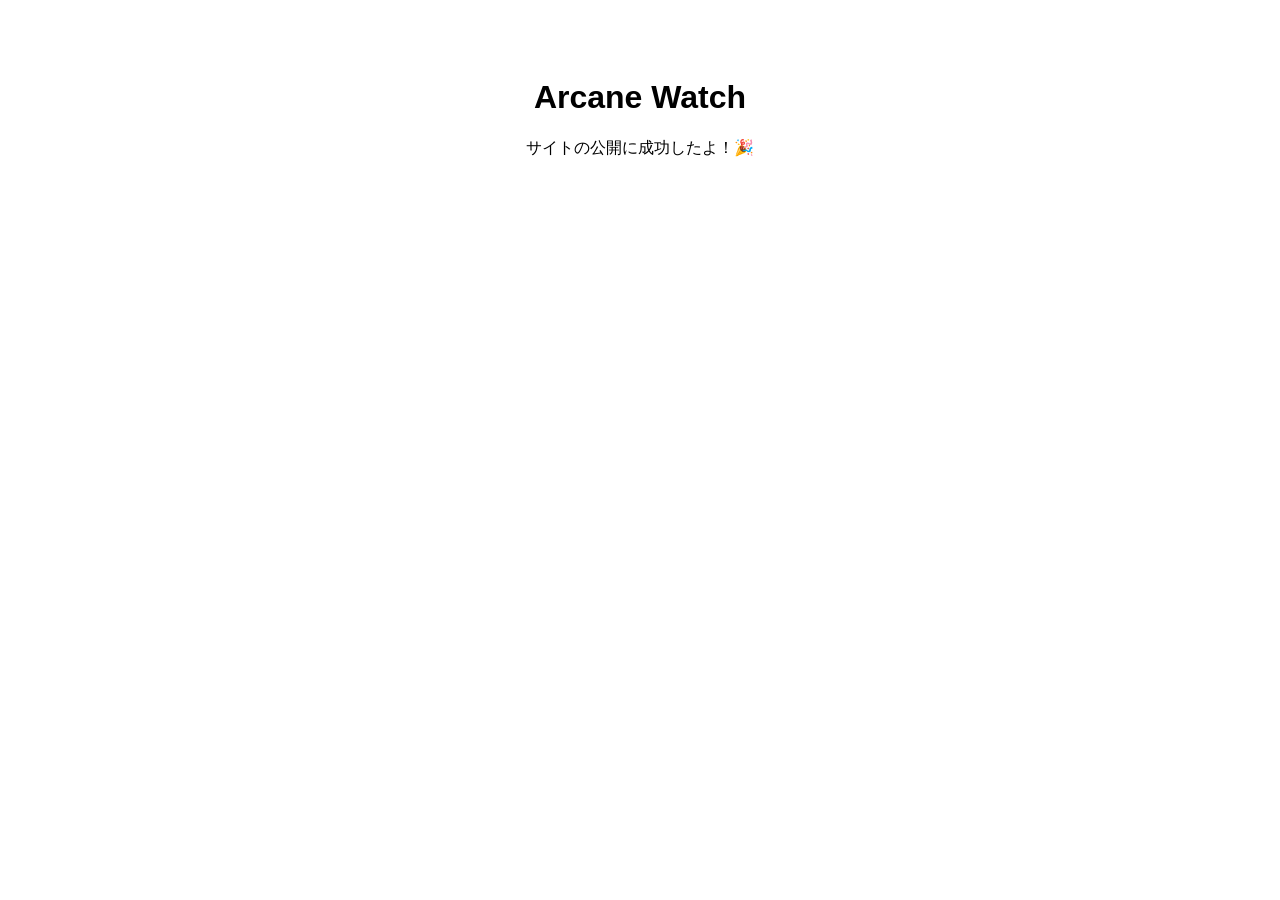
==== index.html @ 93d1499e "Add initial HTML structure for Arcane Watch" ====
<!DOCTYPE html>
<html lang="ja">
<head>
  <meta charset="UTF-8">
  <title>Arcane Watch</title>
</head>
<body style="font-family: sans-serif; text-align: center; padding-top: 50px;">
  <h1>Arcane Watch</h1>
  <p>サイトの公開に成功したよ！🎉</p>
</body>
</html>
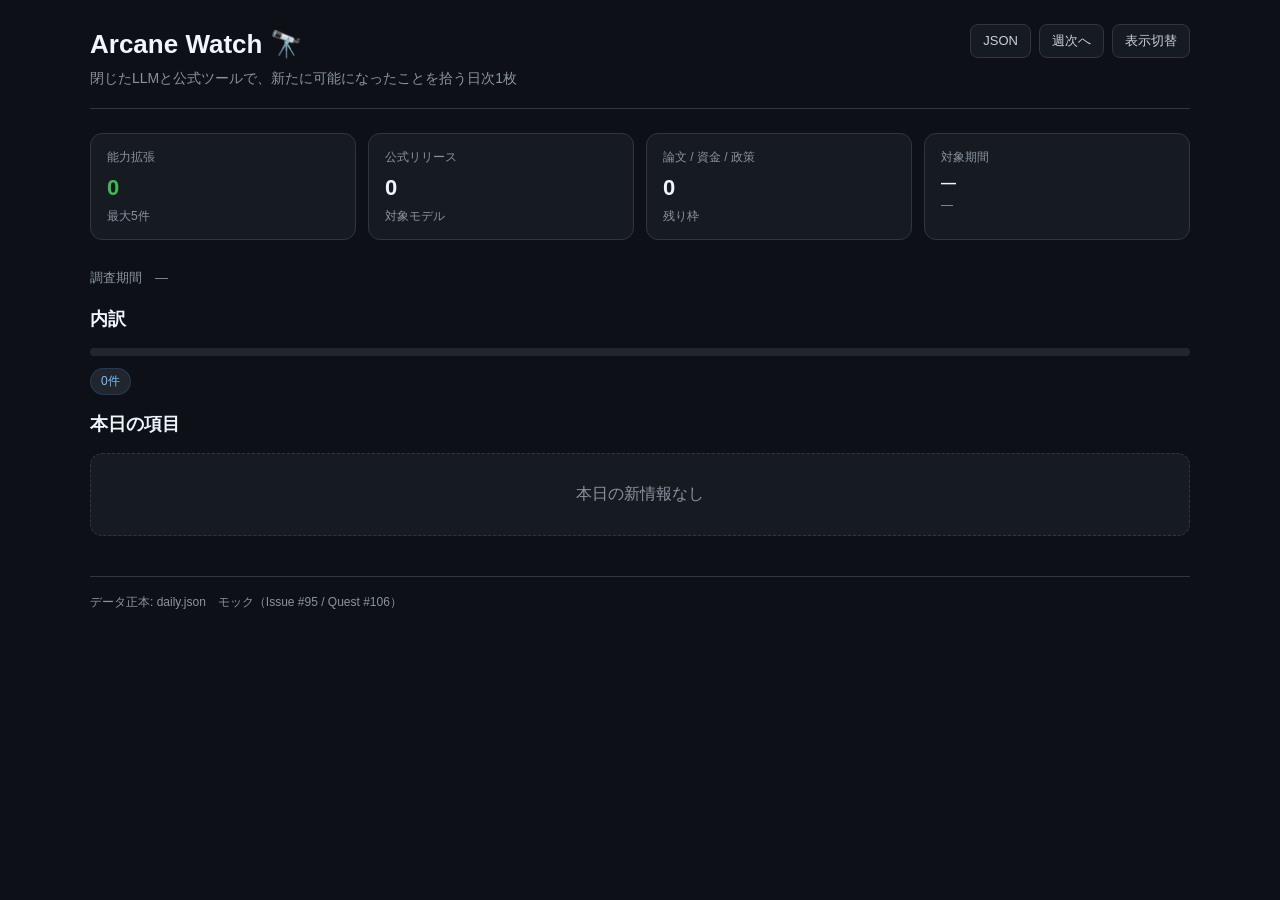
==== commit 77c0a17d: "日次と週次の Arcane Watch を、JSONを差し替える1枚として置く。 ルートを開くと日次へ移る。" ====
--- a/index.html
+++ b/index.html
@@ -2,10 +2,12 @@
 <html lang="ja">
 <head>
   <meta charset="UTF-8">
+  <meta name="viewport" content="width=device-width, initial-scale=1.0">
   <title>Arcane Watch</title>
+  <meta http-equiv="refresh" content="0; url=daily.html">
+  <link rel="canonical" href="daily.html">
 </head>
-<body style="font-family: sans-serif; text-align: center; padding-top: 50px;">
-  <h1>Arcane Watch</h1>
-  <p>サイトの公開に成功したよ！🎉</p>
+<body>
+  <p><a href="daily.html">Arcane Watch</a></p>
 </body>
 </html>
